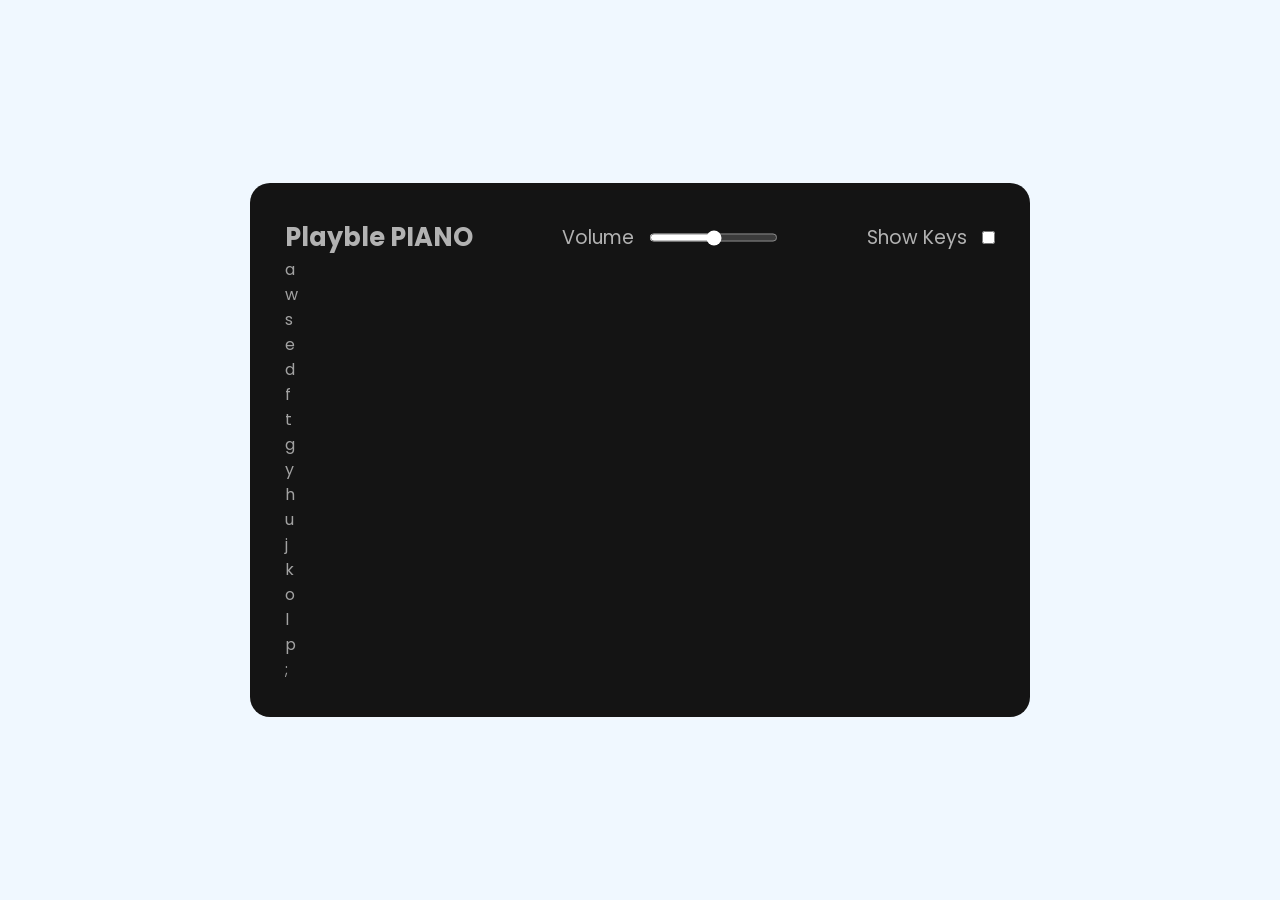
==== main.html @ 360dcb18 "html and css" ====
<!DOCTYPE html>
<html lang="en">
<head>
  <meta charset="UTF-8">
  <meta name="viewport" content="width=device-width, initial-scale=1.0">
  <link rel="stylesheet" href="styles.css">
  <title>Piano</title>
</head>
  <body>
    <div class="piano">
      <header>
        <h2>
          Playble PIANO
        </h2>
        <div class="column volume-slider">
          <span>Volume</span> <input type="range">
          </div>
        <div class="column keys-checkbox">
          <span>Show Keys</span> <input type="checkbox">
        </div>
      </header>
      <ul class="piano-keys">
        <li class="key white"><span>a</span></li>
        <li class="key black"><span>w</span></li>
        <li class="key white"><span>s</span></li>
        <li class="key black"><span>e</span></li>
        <li class="key white"><span>d</span></li>
        <li class="key white"><span>f</span></li>
        <li class="key black"><span>t</span></li>
        <li class="key white"><span>g</span></li>
        <li class="key black"><span>y</span></li>
        <li class="key white"><span>h</span></li>
        <li class="key black"><span>u</span></li>
        <li class="key white"><span>j</span></li>
        <li class="key white"><span>k</span></li>
        <li class="key black"><span>o</span></li>
        <li class="key white"><span>l</span></li>
        <li class="key black"><span>p</span></li>
        <li class="key white"><span>;</span></li>
      </ul>
    </div>
  </body>
</html>
---- styles.css ----
@import url('https://fonts.googleapis.com/css2?family=Poppins:wght@500;600&display=swap');

* {
    margin: 0;
    padding: 0;
    box-sizing: border-box;
    font-family:'Poppins', 'Times New Roman', Times, serif;
}

body {
    display: flex;
    align-items: center;
    justify-content: center;
    min-height: 100vh;
    background-color: aliceblue;
}

.piano {
    width: 780px;
    border-radius: 20px;
    padding: 35px;
    background: #141414;
}

.piano header {
    color: #b2b2b2;
    display: flex;
    align-items: center;
    justify-content: space-between;
}

header h2 {
    font-size: 1.6rem;
}

header .column {
    display: flex;
}

header .column span {
    margin-right: 15px;
    font-size: 1.19rem;
}

.volume-slider input {
    accent-color: #fff
}

.piano-keys .key {
    list-style: none;
    color: #a2a2a2;
}
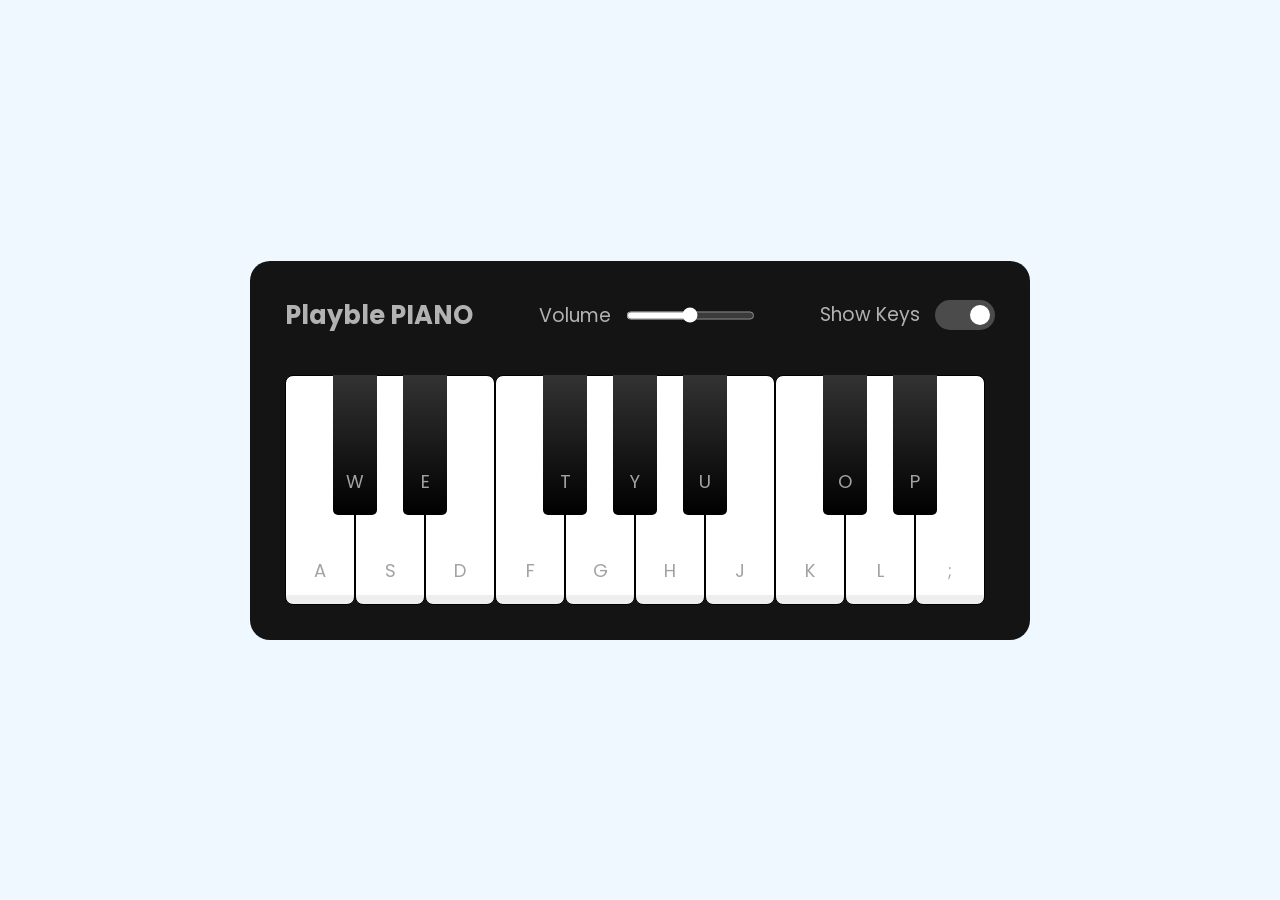
==== commit b0871749: "very close just need to add volume slide" ====
--- a/main.html
+++ b/main.html
@@ -3,6 +3,7 @@
 <head>
   <meta charset="UTF-8">
   <meta name="viewport" content="width=device-width, initial-scale=1.0">
+  <script src="script.js" defer></script>
   <link rel="stylesheet" href="styles.css">
   <title>Piano</title>
 </head>
@@ -16,27 +17,27 @@
           <span>Volume</span> <input type="range">
           </div>
         <div class="column keys-checkbox">
-          <span>Show Keys</span> <input type="checkbox">
+          <span>Show Keys</span> <input type="checkbox" checked>
         </div>
       </header>
       <ul class="piano-keys">
-        <li class="key white"><span>a</span></li>
-        <li class="key black"><span>w</span></li>
-        <li class="key white"><span>s</span></li>
-        <li class="key black"><span>e</span></li>
-        <li class="key white"><span>d</span></li>
-        <li class="key white"><span>f</span></li>
-        <li class="key black"><span>t</span></li>
-        <li class="key white"><span>g</span></li>
-        <li class="key black"><span>y</span></li>
-        <li class="key white"><span>h</span></li>
-        <li class="key black"><span>u</span></li>
-        <li class="key white"><span>j</span></li>
-        <li class="key white"><span>k</span></li>
-        <li class="key black"><span>o</span></li>
-        <li class="key white"><span>l</span></li>
-        <li class="key black"><span>p</span></li>
-        <li class="key white"><span>;</span></li>
+        <li class="key white" data-key="a"><span>a</span></li>
+        <li class="key black" data-key="w"><span>w</span></li>
+        <li class="key white" data-key="s"><span>s</span></li>
+        <li class="key black" data-key="e"><span>e</span></li>
+        <li class="key white" data-key="d"><span>d</span></li>
+        <li class="key white" data-key="f"><span>f</span></li>
+        <li class="key black" data-key="t"><span>t</span></li>
+        <li class="key white" data-key="g"><span>g</span></li>
+        <li class="key black" data-key="y"><span>y</span></li>
+        <li class="key white" data-key="h"><span>h</span></li>
+        <li class="key black" data-key="u"><span>u</span></li>
+        <li class="key white" data-key="j"><span>j</span></li>
+        <li class="key white" data-key="k"><span>k</span></li>
+        <li class="key black" data-key="o"><span>o</span></li>
+        <li class="key white" data-key="l"><span>l</span></li>
+        <li class="key black" data-key="p"><span>p</span></li>
+        <li class="key white" data-key=";"><span>;</span></li>
       </ul>
     </div>
   </body>
--- a/styles.css
+++ b/styles.css
@@ -42,11 +42,84 @@
     font-size: 1.19rem;
 }
 
+.keys-checkbox input {
+    outline: none;
+    width:60px;
+    height:30px;
+    cursor: pointer;
+    appearance: none;
+    border-radius: 30px;
+    background: #4b4b4b;
+    position: relative;
+}
+
+.keys-checkbox input::before {
+    content: '';
+    height: 20px;
+    width: 20px;
+    top: 18%;
+    left: 5px;
+    border-radius: inherit;
+    position: absolute;
+    background: #8c8c8c;
+    transition: all 0.3s ease;
+}
+
+.keys-checkbox input:checked::before {
+    left: 35px;
+    background: #ffff;
+}
+
 .volume-slider input {
     accent-color: #fff
 }
 
+.piano-keys {
+    display: flex;
+    margin-top: 40px;
+}
+
 .piano-keys .key {
+    position: relative;
     list-style: none;
+    user-select: none;
     color: #a2a2a2;
+    text-transform: uppercase;
+    cursor: pointer;
+}
+
+.piano-keys .white{
+    width: 70px;
+    height: 230px;
+    border-radius: 8px;
+    background: linear-gradient(#fff 96%, #eee 4%);
+    border: #000 1px solid;
+}
+
+.piano-keys .white.active {
+    box-shadow: inset -5px 5px 20px rgba(0,0,0,0.2);
+    background: linear-gradient(to bottom, #fff 0%, #eee 100%);
+}
+
+.piano-keys .black{
+    z-index: 2;
+    width: 44px;
+    height: 140px;
+    border-radius: 0 0 5px 5px;
+    background: linear-gradient(#333, #000);
+    margin-right: -22px;
+    margin-left: -22px;
+}
+
+.piano-keys .black.active {
+    box-shadow: inset -5px 5px 10px rgba(255,255,255,0.1);
+    background: linear-gradient(to bottom, #000 , #434343);
+}
+
+.piano-keys span {
+    position: absolute;
+    bottom: 20px;
+    width: 100%;
+    text-align: center;
+    font-size: 1.13rem;
 }
